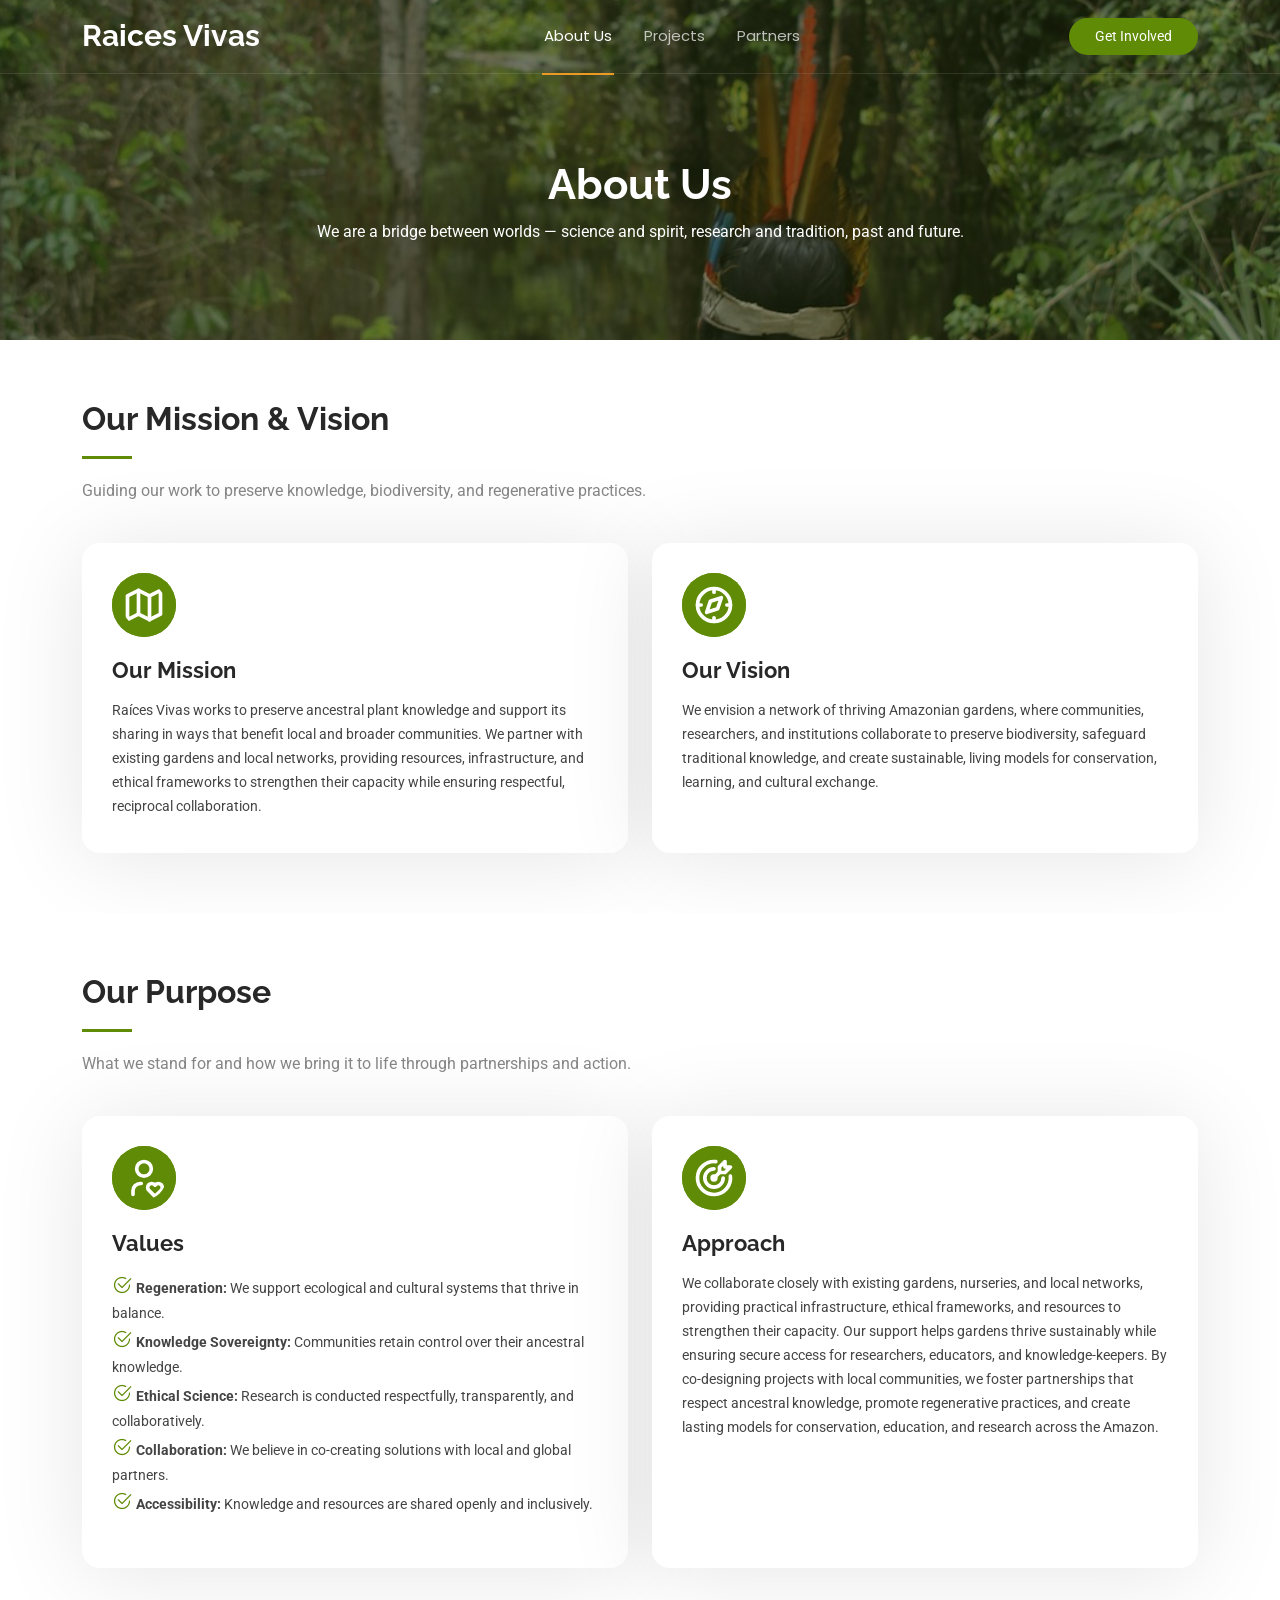
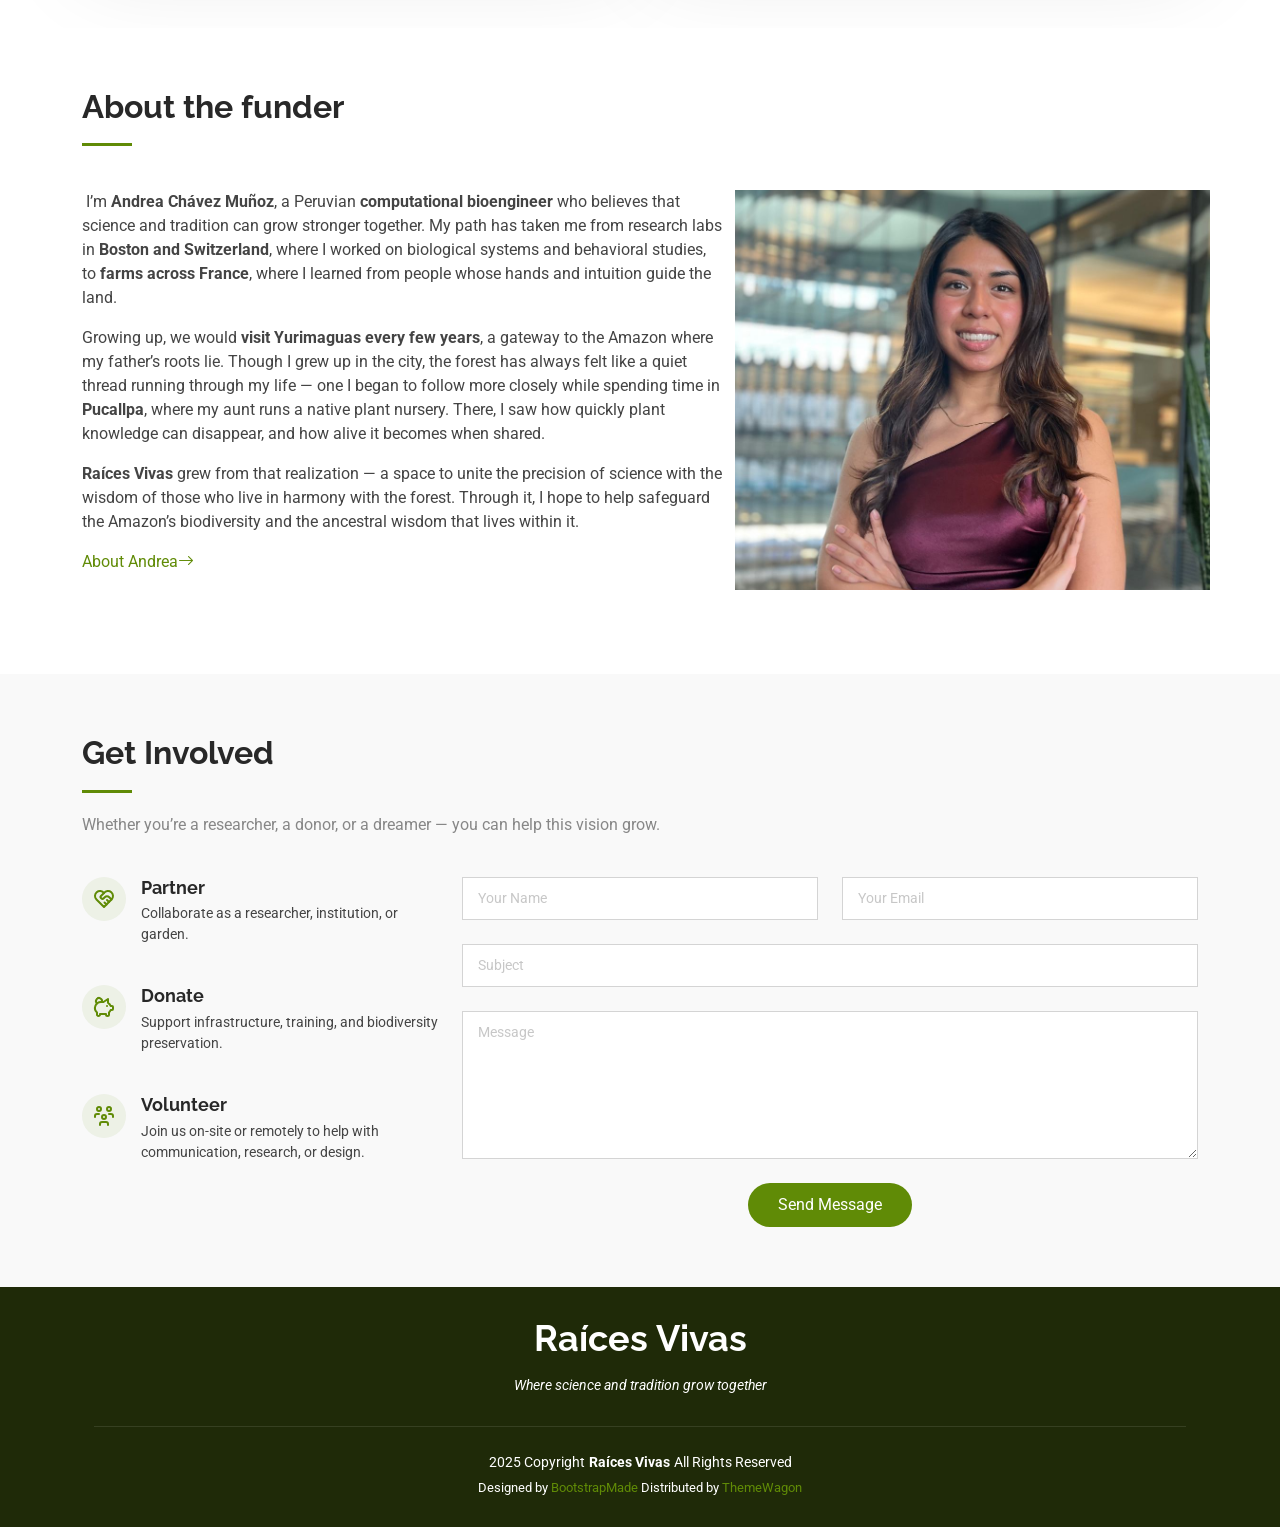
==== about.html @ 6bf9a334 "initial commit" ====
<!DOCTYPE html>
<html data-bs-theme="light" lang="en">

<head>
    <meta charset="utf-8">
    <meta name="viewport" content="width=device-width, initial-scale=1.0, shrink-to-fit=no">
    <title>Starter Page - KnightOne Bootstrap Template</title>
    <link rel="stylesheet" href="assets/bootstrap/css/bootstrap.min.css">
    <link rel="stylesheet" href="https://fonts.googleapis.com/css2?family=Roboto:ital,wght@0,100;0,300;0,400;0,500;0,700;0,900;1,100;1,300;1,400;1,500;1,700;1,900&amp;family=Poppins:ital,wght@0,100;0,200;0,300;0,400;0,500;0,600;0,700;0,800;0,900;1,100;1,200;1,300;1,400;1,500;1,600;1,700;1,800;1,900&amp;family=Raleway:ital,wght@0,100;0,200;0,300;0,400;0,500;0,600;0,700;0,800;0,900;1,100;1,200;1,300;1,400;1,500;1,600;1,700;1,800;1,900&amp;display=swap">
    <link rel="stylesheet" href="assets/css/bootstrap-icons.css">
    <link rel="stylesheet" href="assets/css/swiper-icons.css">
    <link rel="stylesheet" href="assets/css/aos.min.css">
    <link rel="stylesheet" href="assets/css/vendor/bootstrap/css/bootstrap.min.css">
    <link rel="stylesheet" href="assets/css/vendor/bootstrap-icons/bootstrap-icons.css">
    <link rel="stylesheet" href="assets/css/vendor/aos/aos.css">
    <link rel="stylesheet" href="assets/css/vendor/glightbox/css/glightbox.min.css">
    <link rel="stylesheet" href="assets/css/vendor/swiper/swiper-bundle.min.css">
    <link rel="stylesheet" href="assets/css/css/main.css">
</head>

<body class="starter-page-page">
    <header class="d-flex align-items-center header fixed-top" id="header">
        <div class="container position-relative d-flex justify-content-between align-items-center"><a class="d-flex align-items-center me-auto me-xl-0 logo" href="index.html">
                <h1 class="sitename">Raices Vivas</h1>
            </a>
            <nav id="navmenu" class="navmenu">
                <ul>
                    <li><a class="active" href="about.html">About Us</a></li>
                    <li><a href="projects.html">Projects</a></li>
                    <li><a href="partners.html">Partners</a></li>
                </ul><i class="d-xl-none mobile-nav-toggle bi bi-list"></i>
            </nav><a class="cta-btn" href="#contact">Get Involved</a>
        </div>
    </header>
    <main class="main">
        <div data-aos="fade" class="page-title dark-background" style="background: url(&quot;assets/img/photo-1584000838091-bafabb72860d.jpg&quot;) center / cover;">
            <div class="container position-relative">
                <h1>About Us</h1>
                <p>We are a bridge between worlds — science and spirit, research and tradition, past and future.</p>
            </div>
        </div>
        <section id="vision" class="services section">
            <div class="container section-title" data-aos="fade-up">
                <h2>Our Mission &amp; Vision</h2>
                <p>Guiding our work to preserve knowledge, biodiversity, and regenerative practices.</p>
            </div>
            <div class="container">
                <div class="row">
                    <div class="col-lg" data-aos="fade-up" data-aos-delay="100">
                        <div class="position-relative service-item">
                            <div class="icon"><svg xmlns="http://www.w3.org/2000/svg" width="1em" height="1em" viewBox="0 0 24 24" stroke-width="2" stroke="currentColor" fill="none" stroke-linecap="round" stroke-linejoin="round" class="icon icon-tabler icon-tabler-map">
                                    <path stroke="none" d="M0 0h24v24H0z" fill="none"></path>
                                    <path d="M3 7l6 -3l6 3l6 -3v13l-6 3l-6 -3l-6 3v-13"></path>
                                    <path d="M9 4v13"></path>
                                    <path d="M15 7v13"></path>
                                </svg></div>
                            <h3>Our Mission</h3>
                            <p>Raíces Vivas works to preserve ancestral plant knowledge and support its sharing in ways that benefit local and broader communities. We partner with existing gardens and local networks, providing resources, infrastructure, and ethical frameworks to strengthen their capacity while ensuring respectful, reciprocal collaboration.</p>
                        </div>
                    </div>
                    <div class="col-lg" data-aos="fade-up" data-aos-delay="200">
                        <div class="position-relative service-item">
                            <div class="icon"><svg xmlns="http://www.w3.org/2000/svg" width="1em" height="1em" viewBox="0 0 24 24" stroke-width="2" stroke="currentColor" fill="none" stroke-linecap="round" stroke-linejoin="round" class="icon icon-tabler icon-tabler-compass">
                                    <path stroke="none" d="M0 0h24v24H0z" fill="none"></path>
                                    <path d="M8 16l2 -6l6 -2l-2 6l-6 2"></path>
                                    <path d="M12 12m-9 0a9 9 0 1 0 18 0a9 9 0 1 0 -18 0"></path>
                                    <path d="M12 3l0 2"></path>
                                    <path d="M12 19l0 2"></path>
                                    <path d="M3 12l2 0"></path>
                                    <path d="M19 12l2 0"></path>
                                </svg></div>
                            <h3>Our Vision</h3>
                            <p>We envision a network of thriving Amazonian gardens, where communities, researchers, and institutions collaborate to preserve biodiversity, safeguard traditional knowledge, and create sustainable, living models for conservation, learning, and cultural exchange.</p>
                        </div>
                    </div>
                </div>
            </div>
        </section>
        <section id="vision-1" class="services section">
            <div class="container section-title" data-aos="fade-up">
                <h2>Our Purpose</h2>
                <p>What we stand for and how we bring it to life through partnerships and action.</p>
            </div>
            <div class="container">
                <div class="row">
                    <div class="col-lg" data-aos="fade-up" data-aos-delay="200">
                        <div class="position-relative service-item">
                            <div class="icon"><svg xmlns="http://www.w3.org/2000/svg" width="1em" height="1em" viewBox="0 0 24 24" stroke-width="2" stroke="currentColor" fill="none" stroke-linecap="round" stroke-linejoin="round" class="icon icon-tabler icon-tabler-user-heart">
                                    <path stroke="none" d="M0 0h24v24H0z" fill="none"></path>
                                    <path d="M8 7a4 4 0 1 0 8 0a4 4 0 0 0 -8 0"></path>
                                    <path d="M6 21v-2a4 4 0 0 1 4 -4h.5"></path>
                                    <path d="M18 22l3.35 -3.284a2.143 2.143 0 0 0 .005 -3.071a2.242 2.242 0 0 0 -3.129 -.006l-.224 .22l-.223 -.22a2.242 2.242 0 0 0 -3.128 -.006a2.143 2.143 0 0 0 -.006 3.071l3.355 3.296z"></path>
                                </svg></div>
                            <h3>Values</h3>
                            <ul>
                                <li><i class="bi bi-check2-circle"></i><span class="p"><strong>Regeneration: </strong>We support ecological and cultural systems that thrive in balance.</span></li>
                                <li><i class="bi bi-check2-circle"></i><span><strong>Knowledge Sovereignty: </strong>Communities retain control over their ancestral knowledge.</span></li>
                                <li><i class="bi bi-check2-circle"></i><span><strong>Ethical Science: </strong>Research is conducted respectfully, transparently, and collaboratively.</span></li>
                                <li><i class="bi bi-check2-circle"></i><span><strong>Collaboration:</strong> We believe in co-creating solutions with local and global partners.</span></li>
                                <li><i class="bi bi-check2-circle"></i><span><strong>Accessibility: </strong>Knowledge and resources are shared openly and inclusively.</span></li>
                            </ul>
                        </div>
                    </div>
                    <div class="col-lg" data-aos="fade-up" data-aos-delay="300">
                        <div class="position-relative service-item">
                            <div class="icon"><svg xmlns="http://www.w3.org/2000/svg" width="1em" height="1em" viewBox="0 0 24 24" stroke-width="2" stroke="currentColor" fill="none" stroke-linecap="round" stroke-linejoin="round" class="icon icon-tabler icon-tabler-target-arrow">
                                    <path stroke="none" d="M0 0h24v24H0z" fill="none"></path>
                                    <path d="M12 12m-1 0a1 1 0 1 0 2 0a1 1 0 1 0 -2 0"></path>
                                    <path d="M12 7a5 5 0 1 0 5 5"></path>
                                    <path d="M13 3.055a9 9 0 1 0 7.941 7.945"></path>
                                    <path d="M15 6v3h3l3 -3h-3v-3z"></path>
                                    <path d="M15 9l-3 3"></path>
                                </svg></div>
                            <h3>Approach</h3>
                            <p>We collaborate closely with existing gardens, nurseries, and local networks, providing practical infrastructure, ethical frameworks, and resources to strengthen their capacity. Our support helps gardens thrive sustainably while ensuring secure access for researchers, educators, and knowledge-keepers. By co-designing projects with local communities, we foster partnerships that respect ancestral knowledge, promote regenerative practices, and create lasting models for conservation, education, and research across the Amazon.</p>
                        </div>
                    </div>
                </div>
            </div>
        </section>
        <section class="features section">
            <div class="container section-title" data-aos="fade-up" style="padding-bottom: initial;">
                <h2>About the funder</h2>
            </div>
            <div class="container">
                <div class="row py-4">
                    <div class="col-lg-5 order-lg-2 features-image" data-aos="fade-up" data-aos-delay="100"><img src="assets/img/headshot2024.jpg" alt=""></div>
                    <div class="col-lg order-lg-1">
                        <p>&nbsp;I’m <strong>Andrea Chávez Muñoz</strong>, a Peruvian <strong>computational bioengineer</strong> who believes that science and tradition can grow stronger together. My path has taken me from research labs in <strong>Boston and Switzerland</strong>, where I worked on biological systems and behavioral studies, to <strong>farms across France</strong>, where I learned from people whose hands and intuition guide the land.</p>
                        <p>Growing up, we would <strong>visit Yurimaguas every few years</strong>, a gateway to the Amazon where my father’s roots lie. Though I grew up in the city, the forest has always felt like a quiet thread running through my life — one I began to follow more closely while spending time in <strong>Pucallpa</strong>, where my aunt runs a native plant nursery. There, I saw how quickly plant knowledge can disappear, and how alive it becomes when shared.</p>
                        <p><strong>Raíces Vivas</strong> grew from that realization — a space to unite the precision of science with the wisdom of those who live in harmony with the forest. Through it, I hope to help safeguard the Amazon’s biodiversity and the ancestral wisdom that lives within it.&nbsp;</p><a href="https://www.linkedin.com/in/andrea-ch%C3%A1vez-mu%C3%B1oz-26bbb21b8" class="read-more" target="_blank"><span>About Andrea</span><i class="bi bi-arrow-right"></i></a>
                    </div>
                </div>
            </div>
        </section>
        <section id="contact" class="contact section light-background">
            <div class="container section-title" data-aos="fade-up">
                <h2>Get Involved</h2>
                <p>Whether you’re a researcher, a donor, or a dreamer — you can help this vision grow.</p>
            </div>
            <div class="container" data-aos="fade" data-aos-delay="100">
                <div class="row gy-4">
                    <div class="col-lg-4">
                        <div class="d-flex info-item" data-aos="fade-up" data-aos-delay="200"><i class="flex-shrink-0"><svg xmlns="http://www.w3.org/2000/svg" width="1em" height="1em" viewBox="0 0 24 24" stroke-width="2" stroke="currentColor" fill="none" stroke-linecap="round" stroke-linejoin="round" class="icon icon-tabler icon-tabler-heart-handshake bi">
                                    <path stroke="none" d="M0 0h24v24H0z" fill="none"></path>
                                    <path d="M19.5 12.572l-7.5 7.428l-7.5 -7.428a5 5 0 1 1 7.5 -6.566a5 5 0 1 1 7.5 6.572"></path>
                                    <path d="M12 6l-3.293 3.293a1 1 0 0 0 0 1.414l.543 .543c.69 .69 1.81 .69 2.5 0l1 -1a3.182 3.182 0 0 1 4.5 0l2.25 2.25"></path>
                                    <path d="M12.5 15.5l2 2"></path>
                                    <path d="M15 13l2 2"></path>
                                </svg></i>
                            <div>
                                <h3>Partner</h3>
                                <p>Collaborate as a researcher, institution, or garden.</p>
                            </div>
                        </div>
                        <div class="d-flex info-item" data-aos="fade-up" data-aos-delay="300"><i class="flex-shrink-0"><svg xmlns="http://www.w3.org/2000/svg" width="1em" height="1em" viewBox="0 0 24 24" stroke-width="2" stroke="currentColor" fill="none" stroke-linecap="round" stroke-linejoin="round" class="icon icon-tabler icon-tabler-pig-money">
                                    <path stroke="none" d="M0 0h24v24H0z" fill="none"></path>
                                    <path d="M15 11v.01"></path>
                                    <path d="M5.173 8.378a3 3 0 1 1 4.656 -1.377"></path>
                                    <path d="M16 4v3.803a6.019 6.019 0 0 1 2.658 3.197h1.341a1 1 0 0 1 1 1v2a1 1 0 0 1 -1 1h-1.342c-.336 .95 -.907 1.8 -1.658 2.473v2.027a1.5 1.5 0 0 1 -3 0v-.583a6.04 6.04 0 0 1 -1 .083h-4a6.04 6.04 0 0 1 -1 -.083v.583a1.5 1.5 0 0 1 -3 0v-2l0 -.027a6 6 0 0 1 4 -10.473h2.5l4.5 -3h0z"></path>
                                </svg></i>
                            <div>
                                <h3>Donate</h3>
                                <p>Support infrastructure, training, and biodiversity preservation.</p>
                            </div>
                        </div>
                        <div class="d-flex info-item" data-aos="fade-up" data-aos-delay="400"><i class="flex-shrink-0"><svg xmlns="http://www.w3.org/2000/svg" width="1em" height="1em" viewBox="0 0 24 24" stroke-width="2" stroke="currentColor" fill="none" stroke-linecap="round" stroke-linejoin="round" class="icon icon-tabler icon-tabler-users-group">
                                    <path stroke="none" d="M0 0h24v24H0z" fill="none"></path>
                                    <path d="M10 13a2 2 0 1 0 4 0a2 2 0 0 0 -4 0"></path>
                                    <path d="M8 21v-1a2 2 0 0 1 2 -2h4a2 2 0 0 1 2 2v1"></path>
                                    <path d="M15 5a2 2 0 1 0 4 0a2 2 0 0 0 -4 0"></path>
                                    <path d="M17 10h2a2 2 0 0 1 2 2v1"></path>
                                    <path d="M5 5a2 2 0 1 0 4 0a2 2 0 0 0 -4 0"></path>
                                    <path d="M3 13v-1a2 2 0 0 1 2 -2h2"></path>
                                </svg></i>
                            <div>
                                <h3>Volunteer</h3>
                                <p>Join us on-site or remotely to help with communication, research, or design.</p>
                            </div>
                        </div>
                    </div>
                    <div class="col-lg-8">
                        <form data-aos="fade-up" data-aos-delay="200" action="forms/contact.php" method="post" class="php-email-form">
                            <div class="row gy-4">
                                <div class="col-md-6"><input class="form-control form-control" type="text" name="name" placeholder="Your Name" required=""></div>
                                <div class="col-md-6"><input class="form-control form-control" type="email" name="email" placeholder="Your Email" required=""></div>
                                <div class="col-md-12"><input class="form-control form-control" type="text" name="subject" placeholder="Subject" required=""></div>
                                <div class="col-md-12"><textarea class="form-control form-control" name="message" placeholder="Message" required="" rows="6"></textarea></div>
                                <div class="col-md-12 text-center">
                                    <div class="loading"><span>Loading</span></div>
                                    <div class="error-message"></div>
                                    <div class="sent-message"><span>Your message has been sent. Thank you!</span></div><button type="submit">Send Message</button>
                                </div>
                            </div>
                        </form>
                    </div>
                </div>
            </div>
        </section>
    </main>
    <footer id="footer" class="footer dark-background">
        <div class="container">
            <h3 class="sitename">Raíces Vivas</h3>
            <p>Where science and tradition grow together</p>
            <div class="container">
                <div class="copyright"><span>2025 Copyright</span><strong class="px-1 sitename">Raíces Vivas</strong><span>All Rights Reserved</span></div>
                <div class="credits"><span> Designed by </span><a href="https://bootstrapmade.com/">BootstrapMade</a><span> Distributed by </span><a href="“https://themewagon.com">ThemeWagon </a></div>
            </div>
        </div>
    </footer><a class="d-flex justify-content-center align-items-center scroll-top" href="#" id="scroll-top"><i class="bi bi-arrow-up-short"></i></a>
    <script src="assets/bootstrap/js/bootstrap.min.js"></script>
    <script src="assets/js/aos.min.js"></script>
    <script src="assets/js/bs-init.js"></script>
    <script src="assets/js/vendor/bootstrap/js/bootstrap.bundle.min.js"></script>
    <script src="assets/js/vendor/php-email-form/validate.js"></script>
    <script src="assets/js/vendor/aos/aos.js"></script>
    <script src="assets/js/vendor/glightbox/js/glightbox.min.js"></script>
    <script src="assets/js/vendor/purecounter/purecounter_vanilla.js"></script>
    <script src="assets/js/vendor/imagesloaded/imagesloaded.pkgd.min.js"></script>
    <script src="assets/js/vendor/isotope-layout/isotope.pkgd.min.js"></script>
    <script src="assets/js/vendor/swiper/swiper-bundle.min.js"></script>
    <script src="assets/js/js/main.js"></script>
</body>

</html>
---- assets/css/css/main.css ----
/* *
* Template Name: KnightOne
* Template URL: https://bootstrapmade.com/knight-simple-one-page-bootstrap-template/
* Updated: Oct 16 2024 with Bootstrap v5.3.3
* Author: BootstrapMade.com
* License: https://bootstrapmade.com/license/ */

/* --------------------------------------------------------------
# Font & Color Variables
# Help: https://bootstrapmade.com/color-system/
-------------------------------------------------------------- */

/* Fonts */

:root {
  --default-font: "Roboto", system-ui, -apple-system, "Segoe UI", Roboto, "Helvetica Neue", Arial, "Noto Sans", "Liberation Sans", sans-serif, "Apple Color Emoji", "Segoe UI Emoji", "Segoe UI Symbol", "Noto Color Emoji";
  --heading-font: "Raleway", sans-serif;
  --nav-font: "Poppins", sans-serif;
}

/* Global Colors - The following color variables are used throughout the website. Updating them here will change the color scheme of the entire website */

:root {
  --background-color: #ffffff;
  --default-color: #444444;
  --heading-color: #282828;
  --accent-color: rgb(96,139,6);
  --surface-color: #ffffff;
  --contrast-color: #ffffff;
}

/* Nav Menu Colors - The following color variables are used specifically for the navigation menu. They are separate from the global colors to allow for more customization options */

:root {
  --nav-color: #ffffff;
  --nav-hover-color: #eb9b23;
  --nav-mobile-background-color: #ffffff;
  --nav-dropdown-background-color: #ffffff;
  --nav-dropdown-color: #444444;
  --nav-dropdown-hover-color: #eb9b23;
}

/* Color Presets - These classes override global colors when applied to any section or element, providing reuse of the sam color scheme. */

.light-background {
  --background-color: #f9f9f9;
  --surface-color: #ffffff;
}

.dark-background {
  --background-color: rgb(31,42,8);
  --default-color: #ffffff;
  --heading-color: #ffffff;
  --surface-color: #252525;
  --contrast-color: #ffffff;
}

/* Smooth scroll */

:root {
  scroll-behavior: smooth;
}

/* --------------------------------------------------------------
# General Styling & Shared Classes
-------------------------------------------------------------- */

body {
  color: var(--default-color);
  background-color: var(--background-color);
  font-family: var(--default-font);
}

a {
  color: var(--accent-color);
  text-decoration: none;
  transition: 0.3s;
}

a:hover {
  color: color-mix(in srgb, var(--accent-color), transparent 25%);
  text-decoration: none;
}

h1, h2, h3, h4, h5, h6 {
  color: var(--heading-color);
  font-family: var(--heading-font);
}

/* Pulsating Play Button
------------------------------ */

.pulsating-play-btn {
  width: 94px;
  height: 94px;
  background: radial-gradient(var(--accent-color) 50%, color-mix(in srgb, var(--accent-color), transparent 75%) 52%);
  border-radius: 50%;
  display: block;
  position: relative;
  overflow: hidden;
}

.pulsating-play-btn:before {
  content: "";
  position: absolute;
  width: 120px;
  height: 120px;
  animation-delay: 0s;
  animation: pulsate-play-btn 2s;
  animation-direction: forwards;
  animation-iteration-count: infinite;
  animation-timing-function: steps;
  opacity: 1;
  border-radius: 50%;
  border: 5px solid color-mix(in srgb, var(--accent-color), transparent 30%);
  top: -15%;
  left: -15%;
  background: rgba(198, 16, 0, 0);
}

.pulsating-play-btn:after {
  content: "";
  position: absolute;
  left: 50%;
  top: 50%;
  transform: translateX(-40%) translateY(-50%);
  width: 0;
  height: 0;
  border-top: 10px solid transparent;
  border-bottom: 10px solid transparent;
  border-left: 15px solid #fff;
  z-index: 100;
  transition: all 400ms cubic-bezier(0.55, 0.055, 0.675, 0.19);
}

.pulsating-play-btn:hover:before {
  content: "";
  position: absolute;
  left: 50%;
  top: 50%;
  transform: translateX(-40%) translateY(-50%);
  width: 0;
  height: 0;
  border: none;
  border-top: 10px solid transparent;
  border-bottom: 10px solid transparent;
  border-left: 15px solid #fff;
  z-index: 200;
  animation: none;
  border-radius: 0;
}

.pulsating-play-btn:hover:after {
  border-left: 15px solid var(--accent-color);
  transform: scale(20);
}

@keyframes pulsate-play-btn {
  0% {
    transform: scale(0.6, 0.6);
    opacity: 1;
  }
  100% {
    transform: scale(1, 1);
    opacity: 0;
  }
}

/* PHP Email Form Messages
------------------------------ */

.php-email-form .error-message {
  display: none;
  background: #df1529;
  color: #ffffff;
  text-align: left;
  padding: 15px;
  margin-bottom: 24px;
  font-weight: 600;
}

.php-email-form .sent-message {
  display: none;
  color: #ffffff;
  background: #059652;
  text-align: center;
  padding: 15px;
  margin-bottom: 24px;
  font-weight: 600;
}

.php-email-form .loading {
  display: none;
  background: var(--surface-color);
  text-align: center;
  padding: 15px;
  margin-bottom: 24px;
}

.php-email-form .loading:before {
  content: "";
  display: inline-block;
  border-radius: 50%;
  width: 24px;
  height: 24px;
  margin: 0 10px -6px 0;
  border: 3px solid var(--accent-color);
  border-top-color: var(--surface-color);
  animation: php-email-form-loading 1s linear infinite;
}

@keyframes php-email-form-loading {
  0% {
    transform: rotate(0deg);
  }
  100% {
    transform: rotate(360deg);
  }
}

/* --------------------------------------------------------------
# Global Header
-------------------------------------------------------------- */

.header {
  --background-color: rgba(0, 0, 0, 0);
  --default-color: #ffffff;
  --heading-color: #ffffff;
  color: var(--default-color);
  background-color: var(--background-color);
  padding: 10px 0;
  transition: all 0.5s;
  z-index: 997;
  border-bottom: 1px solid color-mix(in srgb, var(--default-color), transparent 90%);
}

.header .logo {
  line-height: 1;
}

.header .logo img {
  max-height: 36px;
  margin-right: 8px;
}

.header .logo h1 {
  font-size: 30px;
  margin: 0;
  font-weight: 700;
  color: var(--heading-color);
}

.header .cta-btn, .header .cta-btn:focus {
  color: var(--contrast-color);
  background: var(--accent-color);
  font-size: 14px;
  padding: 8px 26px;
  margin: 0;
  border-radius: 50px;
  transition: 0.3s;
}

.header .cta-btn:hover, .header .cta-btn:focus:hover {
  color: var(--contrast-color);
  background: color-mix(in srgb, var(--accent-color), transparent 15%);
}

@media (max-width: 1200px) {
  .header .logo {
    order: 1;
  }
}

@media (max-width: 1200px) {
  .header .logo h1 {
    font-size: 24px;
  }
}

@media (max-width: 1200px) {
  .header .cta-btn {
    order: 2;
    margin: 0 15px 0 0;
    padding: 6px 20px;
  }
}

@media (max-width: 1200px) {
  .header .navmenu {
    order: 3;
  }
}

/* Global Header on Scroll
------------------------------ */

.scrolled .header {
  --background-color: rgb(31,42,8,0.9);
}

/* --------------------------------------------------------------
# Navigation Menu
-------------------------------------------------------------- */

/* Desktop Navigation */

@media (min-width: 1200px) {
  .navmenu {
    padding: 0;
  }
}

@media (min-width: 1200px) {
  .navmenu ul {
    margin: 0;
    padding: 0;
    display: flex;
    list-style: none;
    align-items: center;
  }
}

@media (min-width: 1200px) {
  .navmenu li {
    position: relative;
  }
}

@media (min-width: 1200px) {
  .navmenu > ul > li {
    white-space: nowrap;
    padding: 15px 14px;
  }
}

@media (min-width: 1200px) {
  .navmenu > ul > li:last-child {
    padding-right: 0;
  }
}

@media (min-width: 1200px) {
  .navmenu a, .navmenu a:focus {
    color: color-mix(in srgb, var(--nav-color), transparent 30%);
    font-size: 15px;
    padding: 0 2px;
    font-family: var(--nav-font);
    font-weight: 400;
    display: flex;
    align-items: center;
    justify-content: space-between;
    white-space: nowrap;
    transition: 0.3s;
    position: relative;
  }
}

@media (min-width: 1200px) {
  .navmenu a i, .navmenu a:focus i {
    font-size: 12px;
    line-height: 0;
    margin-left: 5px;
    transition: 0.3s;
  }
}

@media (min-width: 1200px) {
  .navmenu > ul > li > a:before {
    content: "";
    position: absolute;
    height: 2px;
    bottom: -27px;
    left: 0;
    background-color: var(--nav-hover-color);
    visibility: hidden;
    width: 0px;
    transition: all 0.3s ease-in-out 0s;
  }
}

@media (min-width: 1200px) {
  .navmenu a:hover:before, .navmenu li:hover > a:before, .navmenu .active:before {
    visibility: visible;
    width: 100%;
  }
}

@media (min-width: 1200px) {
  .navmenu li:hover > a, .navmenu .active, .navmenu .active:focus {
    color: var(--nav-color);
  }
}

@media (min-width: 1200px) {
  .navmenu .dropdown ul {
    margin: 0;
    padding: 10px 0;
    background: var(--nav-dropdown-background-color);
    display: block;
    position: absolute;
    visibility: hidden;
    left: 14px;
    top: 130%;
    opacity: 0;
    transition: 0.3s;
    border-radius: 4px;
    z-index: 99;
    box-shadow: 0px 0px 30px rgba(0, 0, 0, 0.1);
  }
}

@media (min-width: 1200px) {
  .navmenu .dropdown ul li {
    min-width: 200px;
  }
}

@media (min-width: 1200px) {
  .navmenu .dropdown ul a {
    padding: 10px 20px;
    font-size: 15px;
    text-transform: none;
    color: var(--nav-dropdown-color);
  }
}

@media (min-width: 1200px) {
  .navmenu .dropdown ul a i {
    font-size: 12px;
  }
}

@media (min-width: 1200px) {
  .navmenu .dropdown ul a:hover, .navmenu .dropdown ul .active:hover, .navmenu .dropdown ul li:hover > a {
    color: var(--nav-dropdown-hover-color);
  }
}

@media (min-width: 1200px) {
  .navmenu .dropdown:hover > ul {
    opacity: 1;
    top: 100%;
    visibility: visible;
  }
}

@media (min-width: 1200px) {
  .navmenu .dropdown .dropdown ul {
    top: 0;
    left: -90%;
    visibility: hidden;
  }
}

@media (min-width: 1200px) {
  .navmenu .dropdown .dropdown:hover > ul {
    opacity: 1;
    top: 0;
    left: -100%;
    visibility: visible;
  }
}

/* Mobile Navigation */

@media (max-width: 1199px) {
  .mobile-nav-toggle {
    color: var(--nav-color);
    font-size: 28px;
    line-height: 0;
    margin-right: 10px;
    cursor: pointer;
    transition: color 0.3s;
  }
}

@media (max-width: 1199px) {
  .navmenu {
    padding: 0;
    z-index: 9997;
  }
}

@media (max-width: 1199px) {
  .navmenu ul {
    display: none;
    list-style: none;
    position: absolute;
    inset: 60px 20px 20px 20px;
    padding: 10px 0;
    margin: 0;
    border-radius: 6px;
    background-color: var(--nav-mobile-background-color);
    border: 1px solid color-mix(in srgb, var(--default-color), transparent 90%);
    box-shadow: none;
    overflow-y: auto;
    transition: 0.3s;
    z-index: 9998;
  }
}

@media (max-width: 1199px) {
  .navmenu a, .navmenu a:focus {
    color: var(--nav-dropdown-color);
    padding: 10px 20px;
    font-family: var(--nav-font);
    font-size: 17px;
    font-weight: 500;
    display: flex;
    align-items: center;
    justify-content: space-between;
    white-space: nowrap;
    transition: 0.3s;
  }
}

@media (max-width: 1199px) {
  .navmenu a i, .navmenu a:focus i {
    font-size: 12px;
    line-height: 0;
    margin-left: 5px;
    width: 30px;
    height: 30px;
    display: flex;
    align-items: center;
    justify-content: center;
    border-radius: 50%;
    transition: 0.3s;
    background-color: color-mix(in srgb, var(--accent-color), transparent 90%);
  }
}

@media (max-width: 1199px) {
  .navmenu a i:hover, .navmenu a:focus i:hover {
    background-color: var(--accent-color);
    color: var(--contrast-color);
  }
}

@media (max-width: 1199px) {
  .navmenu a:hover, .navmenu .active, .navmenu .active:focus {
    color: var(--nav-dropdown-hover-color);
  }
}

@media (max-width: 1199px) {
  .navmenu .active i, .navmenu .active:focus i {
    background-color: var(--accent-color);
    color: var(--contrast-color);
    transform: rotate(180deg);
  }
}

@media (max-width: 1199px) {
  .navmenu .dropdown ul {
    position: static;
    display: none;
    z-index: 99;
    padding: 10px 0;
    margin: 10px 20px;
    background-color: var(--nav-dropdown-background-color);
    transition: all 0.5s ease-in-out;
  }
}

@media (max-width: 1199px) {
  .navmenu .dropdown ul ul {
    background-color: rgba(33, 37, 41, 0.1);
  }
}

@media (max-width: 1199px) {
  .navmenu .dropdown > .dropdown-active {
    display: block;
    background-color: rgba(33, 37, 41, 0.03);
  }
}

@media (max-width: 1199px) {
  .mobile-nav-active {
    overflow: hidden;
  }
}

@media (max-width: 1199px) {
  .mobile-nav-active .mobile-nav-toggle {
    color: #fff;
    position: absolute;
    font-size: 32px;
    top: 15px;
    right: 15px;
    margin-right: 0;
    z-index: 9999;
  }
}

@media (max-width: 1199px) {
  .mobile-nav-active .navmenu {
    position: fixed;
    overflow: hidden;
    inset: 0;
    background: rgba(33, 37, 41, 0.8);
    transition: 0.3s;
  }
}

@media (max-width: 1199px) {
  .mobile-nav-active .navmenu > ul {
    display: block;
  }
}

/* --------------------------------------------------------------
# Global Footer
-------------------------------------------------------------- */

.footer {
  color: var(--default-color);
  background-color: var(--background-color);
  font-size: 14px;
  text-align: center;
  padding: 30px 0;
  position: relative;
}

.footer h3 {
  font-size: 36px;
  font-weight: 700;
  position: relative;
  padding: 0;
  margin: 0 0 15px 0;
}

.footer p {
  font-size: 15;
  font-style: italic;
  padding: 0;
  margin: 0 0 30px 0;
}

.footer .social-links {
  margin: 0 0 30px 0;
}

.footer .social-links a {
  font-size: 16px;
  display: flex;
  align-items: center;
  justify-content: center;
  background: var(--accent-color);
  color: var(--contrast-color);
  line-height: 1;
  margin: 0 4px;
  border-radius: 50%;
  text-align: center;
  width: 36px;
  height: 36px;
  transition: 0.3s;
}

.footer .social-links a:hover {
  background: color-mix(in srgb, var(--accent-color), transparent 20%);
  text-decoration: none;
}

.footer .copyright {
  padding-top: 25px;
  border-top: 1px solid color-mix(in srgb, var(--default-color), transparent 90%);
}

.footer .credits {
  font-size: 13px;
  padding-top: 5px;
}

/* --------------------------------------------------------------
# Preloader
-------------------------------------------------------------- */

#preloader {
  position: fixed;
  inset: 0;
  z-index: 9999;
  overflow: hidden;
  background-color: var(--background-color);
  transition: all 0.6s ease-out;
}

#preloader:before {
  content: "";
  position: fixed;
  top: calc(50% - 30px);
  left: calc(50% - 30px);
  border: 6px solid var(--accent-color);
  border-top-color: color-mix(in srgb, var(--accent-color), transparent 90%);
  border-radius: 50%;
  width: 60px;
  height: 60px;
  animation: animate-preloader 1s linear infinite;
}

@keyframes animate-preloader {
  0% {
    transform: rotate(0deg);
  }
  100% {
    transform: rotate(360deg);
  }
}

/* --------------------------------------------------------------
# Scroll Top Button
-------------------------------------------------------------- */

.scroll-top {
  position: fixed;
  visibility: hidden;
  opacity: 0;
  right: 15px;
  bottom: -15px;
  z-index: 99999;
  background-color: var(--accent-color);
  width: 44px;
  height: 44px;
  border-radius: 50px;
  transition: all 0.4s;
}

.scroll-top i {
  font-size: 24px;
  color: var(--contrast-color);
  line-height: 0;
}

.scroll-top:hover {
  background-color: color-mix(in srgb, var(--accent-color), transparent 20%);
  color: var(--contrast-color);
}

.scroll-top.active {
  visibility: visible;
  opacity: 1;
  bottom: 15px;
}

/* --------------------------------------------------------------
# Disable aos animation delay on mobile devices
-------------------------------------------------------------- */

@media screen and (max-width: 768px) {
  [data-aos-delay] {
    transition-delay: 0 !important;
  }
}

/* --------------------------------------------------------------
# Global Page Titles & Breadcrumbs
-------------------------------------------------------------- */

.page-title {
  color: var(--default-color);
  background-color: var(--background-color);
  background-size: cover;
  background-position: center;
  background-repeat: no-repeat;
  padding: 160px 0 80px 0;
  text-align: center;
  position: relative;
}

.page-title:before {
  content: "";
  background-color: color-mix(in srgb, var(--background-color), transparent 50%);
  position: absolute;
  inset: 0;
}

.page-title h1 {
  font-size: 42px;
  font-weight: 700;
  margin-bottom: 10px;
}

.page-title .breadcrumbs ol {
  display: flex;
  flex-wrap: wrap;
  list-style: none;
  justify-content: center;
  padding: 0;
  margin: 0;
  font-size: 16px;
  font-weight: 400;
}

.page-title .breadcrumbs ol li + li {
  padding-left: 10px;
}

.page-title .breadcrumbs ol li + li::before {
  content: "/";
  display: inline-block;
  padding-right: 10px;
  color: color-mix(in srgb, var(--default-color), transparent 50%);
}

/* --------------------------------------------------------------
# Global Sections
-------------------------------------------------------------- */

section, .section {
  color: var(--default-color);
  background-color: var(--background-color);
  padding: 60px 0;
  scroll-margin-top: 72px;
  overflow: clip;
}

@media (max-width: 1199px) {
  section, .section {
    scroll-margin-top: 57px;
  }
}

/* --------------------------------------------------------------
# Global Section Titles
-------------------------------------------------------------- */

.section-title {
  padding-bottom: 40px;
  position: relative;
}

.section-title h2 {
  font-size: 32px;
  font-weight: 700;
  margin-bottom: 20px;
  padding-bottom: 20px;
  position: relative;
}

.section-title h2:after {
  content: "";
  position: absolute;
  display: block;
  width: 50px;
  height: 3px;
  background: var(--accent-color);
  left: 0;
  right: 0;
  bottom: 0;
}

.section-title p {
  margin-bottom: 0;
  color: color-mix(in srgb, var(--default-color) 90%, white 50%);
}

/* --------------------------------------------------------------
# Hero Section
-------------------------------------------------------------- */

.hero {
  width: 100%;
  min-height: 100vh;
  position: relative;
  padding: 80px 0;
  display: flex;
  align-items: center;
  justify-content: center;
}

.hero img, .hero iframe {
  position: absolute;
  inset: 0;
  display: block;
  width: 100%;
  height: 100%;
  object-fit: cover;
  z-index: 1;
}

.hero:before {
  content: "";
  background: color-mix(in srgb, var(--background-color), transparent 30%);
  position: absolute;
  inset: 0;
  z-index: 2;
}

.hero .container {
  position: relative;
  z-index: 3;
}

.hero h2 {
  margin: 0;
  font-size: 48px;
  font-weight: 700;
}

.hero p {
  color: color-mix(in srgb, var(--default-color), transparent 20%);
  margin: 10px 0 20px 0;
  font-size: 24px;
}

@media (max-width: 768px) {
  .hero h2 {
    font-size: 32px;
    line-height: 36px;
  }
}

@media (max-width: 768px) {
  .hero p {
    font-size: 18px;
    line-height: 24px;
  }
}

/* --------------------------------------------------------------
# About Section
-------------------------------------------------------------- */

ul {
  list-style: none;
  padding: 0;
}

.about ul li {
  padding-bottom: 5px;
  display: flex;
  align-items: center;
}

ul i {
  font-size: 20px;
  padding-right: 4px;
  color: var(--accent-color);
}

.about .read-more {
  background: var(--accent-color);
  color: var(--contrast-color);
  font-family: var(--heading-font);
  font-weight: 500;
  font-size: 16px;
  letter-spacing: 1px;
  padding: 10px 28px;
  border-radius: 50px;
  transition: 0.3s;
  display: inline-flex;
  align-items: center;
  justify-content: center;
}

.about .read-more i {
  font-size: 18px;
  margin-left: 5px;
  line-height: 0;
  transition: 0.3s;
}

.about .read-more:hover {
  background: color-mix(in srgb, var(--accent-color), transparent 20%);
}

.about .read-more:hover i {
  transform: translate(5px, 0);
}

/* --------------------------------------------------------------
# Services Section
-------------------------------------------------------------- */

.services .service-item {
  background-color: var(--surface-color);
  box-shadow: 0px 5px 90px 0px rgba(0, 0, 0, 0.1);
  padding: 30px;
  transition: all ease-in-out 0.3s;
  border-radius: 18px;
  border-bottom: 5px solid var(--surface-color);
  height: 100%;
}

.services .service-item .icon {
  color: var(--contrast-color);
  background: var(--accent-color);
  margin: 0;
  width: 64px;
  height: 64px;
  border-radius: 50px;
  display: flex;
  justify-content: center;
  margin-bottom: 20px;
  font-size: 28px;
  transition: ease-in-out 0.3s;
}

.services .service-item h3 {
  font-weight: 700;
  margin: 10px 0 15px 0;
  font-size: 22px;
  transition: ease-in-out 0.3s;
}

.services .service-item p, .services .service-item span {
  line-height: 24px;
  font-size: 14px;
  margin-bottom: 0;
}

@media (min-width: 1365px) {
  .services .service-item:hover {
    transform: translateY(-10px);
    border-color: var(--accent-color);
  }
}

@media (min-width: 1365px) {
  .services .service-item:hover h3 {
    color: var(--accent-color);
  }
}

/* --------------------------------------------------------------
# Call To Action Section
-------------------------------------------------------------- */

.call-to-action {
  padding: 120px 0;
  position: relative;
  clip-path: inset(0);
}

.call-to-action img {
  position: fixed;
  top: 0;
  left: 0;
  display: block;
  width: 100%;
  height: 100%;
  object-fit: cover;
  z-index: 1;
}

.call-to-action:before {
  content: "";
  background: color-mix(in srgb, var(--background-color), transparent 50%);
  position: absolute;
  inset: 0;
  z-index: 2;
}

.call-to-action .container {
  position: relative;
  z-index: 3;
}

.call-to-action h3 {
  color: var(--default-color);
  font-size: 28px;
  font-weight: 700;
}

.call-to-action p {
  color: var(--default-color);
}

.call-to-action .cta-btn {
  font-family: var(--heading-font);
  font-weight: 500;
  font-size: 16px;
  letter-spacing: 1px;
  display: inline-block;
  padding: 12px 40px;
  border-radius: 50px;
  transition: 0.5s;
  margin: 10px;
  background: var(--accent-color);
  color: var(--contrast-color);
}

.call-to-action .cta-btn:hover {
  background: color-mix(in srgb, var(--accent-color) 90%, white 15%);
}

/* --------------------------------------------------------------
# Features Section
-------------------------------------------------------------- */

.features .features-image {
  position: relative;
  min-height: 400px;
}

.row img {
  position: absolute;
  inset: 0;
  display: block;
  width: 100%;
  height: 100%;
  object-fit: cover;
  z-index: 1;
}

h4 {
  font-size: 20px;
  font-weight: 700;
  margin: 0 0 5px 0;
}

.features .features-item svg {
  font-size: 48px;
  color: var(--accent-color);
  margin-right: 20px;
  line-height: 0;
}

.features .features-item p {
  font-size: 15px;
  color: color-mix(in srgb, var(--default-color), transparent 20%);
  margin: 0;
}

/* --------------------------------------------------------------
# Clients Section
-------------------------------------------------------------- */

.clients .clients-wrap {
  border-top: 1px solid color-mix(in srgb, var(--default-color), transparent 85%);
  border-left: 1px solid color-mix(in srgb, var(--default-color), transparent 85%);
}

.clients .client-logo {
  background-color: var(--surface-color);
  display: flex;
  justify-content: center;
  align-items: center;
  border-right: 1px solid color-mix(in srgb, var(--default-color), transparent 85%);
  border-bottom: 1px solid color-mix(in srgb, var(--default-color), transparent 85%);
  overflow: hidden;
}

.clients .client-logo img {
  padding: 50px;
  max-width: 80%;
  transition: 0.3s;
}

@media (max-width: 640px) {
  .clients .client-logo img {
    padding: 30px;
    max-width: 50%;
  }
}

.clients .client-logo:hover img {
  transform: scale(1.1);
}

/* --------------------------------------------------------------
# Stats Section
-------------------------------------------------------------- */

.stats {
  position: relative;
}

.stats img {
  position: absolute;
  inset: 0;
  display: block;
  width: 100%;
  height: 100%;
  object-fit: cover;
  z-index: 1;
}

.stats:before {
  content: "";
  background: color-mix(in srgb, var(--background-color), transparent 20%);
  position: absolute;
  inset: 0;
  z-index: 2;
}

.stats .container {
  position: relative;
  z-index: 3;
}

.stats .subheading {
  text-align: center;
}

.stats .subheading h3 {
  font-weight: 700;
  font-size: 36px;
}

.stats .stats-item {
  padding: 30px;
  width: 100%;
}

.stats .stats-item span {
  font-size: 48px;
  display: block;
  color: var(--default-color);
  font-weight: 700;
}

.stats .stats-item p {
  padding: 0;
  margin: 0;
  font-family: var(--heading-font);
  font-size: 16px;
  font-weight: 700;
  color: color-mix(in srgb, var(--default-color), transparent 40%);
}

/* --------------------------------------------------------------
# Portfolio Section
-------------------------------------------------------------- */

.portfolio .portfolio-filters {
  padding: 0;
  margin: 0 auto 20px auto;
  list-style: none;
  text-align: center;
}

.portfolio .portfolio-filters li {
  cursor: pointer;
  display: inline-block;
  padding: 8px 20px 10px 20px;
  margin: 0;
  font-size: 15px;
  font-weight: 500;
  line-height: 1;
  margin-bottom: 5px;
  border-radius: 50px;
  transition: all 0.3s ease-in-out;
  font-family: var(--heading-font);
}

.portfolio .portfolio-filters li:hover, .portfolio .portfolio-filters li.filter-active {
  color: var(--contrast-color);
  background-color: var(--accent-color);
}

.portfolio .portfolio-filters li:first-child {
  margin-left: 0;
}

.portfolio .portfolio-filters li:last-child {
  margin-right: 0;
}

@media (max-width: 575px) {
  .portfolio .portfolio-filters li {
    font-size: 14px;
    margin: 0 0 10px 0;
  }
}

.portfolio .portfolio-item {
  position: relative;
  overflow: hidden;
}

.portfolio .portfolio-item .portfolio-info {
  opacity: 0;
  position: absolute;
  left: 12px;
  right: 12px;
  bottom: -100%;
  z-index: 3;
  transition: all ease-in-out 0.5s;
  background: color-mix(in srgb, var(--surface-color), transparent 10%);
  padding: 15px;
}

.portfolio .portfolio-item .portfolio-info h4 {
  font-size: 18px;
  font-weight: 600;
  padding-right: 50px;
}

.portfolio .portfolio-item .portfolio-info p {
  color: color-mix(in srgb, var(--default-color), transparent 30%);
  font-size: 14px;
  margin-bottom: 0;
  padding-right: 50px;
}

.portfolio .portfolio-item .portfolio-info .preview-link, .portfolio .portfolio-item .portfolio-info .details-link {
  position: absolute;
  right: 50px;
  font-size: 24px;
  top: calc(50% - 14px);
  color: color-mix(in srgb, var(--default-color), transparent 30%);
  transition: 0.3s;
  line-height: 0;
}

.portfolio .portfolio-item .portfolio-info .preview-link:hover, .portfolio .portfolio-item .portfolio-info .details-link:hover {
  color: var(--accent-color);
}

.portfolio .portfolio-item .portfolio-info .details-link {
  right: 14px;
  font-size: 28px;
}

.portfolio .portfolio-item:hover .portfolio-info {
  opacity: 1;
  bottom: 0;
}

/* --------------------------------------------------------------
# Pricing Section
-------------------------------------------------------------- */

.pricing .pricing-item {
  background-color: var(--surface-color);
  box-shadow: 0px 5px 90px rgba(0, 0, 0, 0.1);
  padding: 40px 20px;
  text-align: center;
  border-radius: 8px;
  position: relative;
  overflow: hidden;
}

.pricing .pricing-item h3 {
  padding: 15px;
  margin-top: 15px;
  font-size: 18px;
  font-weight: 600;
}

.pricing .pricing-item h4 {
  color: var(--accent-color);
  font-size: 42px;
  font-family: var(--default-font);
  font-weight: 500;
}

.pricing .pricing-item h4 sup {
  font-size: 20px;
  top: -15px;
  left: -3px;
}

.pricing .pricing-item h4 span {
  color: color-mix(in srgb, var(--default-color), transparent 40%);
  font-size: 16px;
  font-weight: 300;
}

.pricing .pricing-item ul {
  padding: 20px 0;
  list-style: none;
  text-align: center;
  line-height: 20px;
  font-size: 14px;
}

.pricing .pricing-item ul li {
  padding-bottom: 16px;
}

.pricing .pricing-item ul .na {
  color: color-mix(in srgb, var(--default-color), transparent 60%);
  text-decoration: line-through;
}

.pricing .pricing-item .btn-wrap {
  padding: 15px;
  text-align: center;
}

.btn-normal {
  color: var(--accent-color);
  background-color: transparent;
  border: 2px solid var(--accent-color);
  display: inline-block;
  padding: 10px 40px 12px 40px;
  border-radius: 50px;
  font-size: 14px;
  font-family: var(--heading-font);
  font-weight: 600;
  transition: 0.3s;
}

.btn-normal:hover {
  background: var(--accent-color);
  color: var(--contrast-color);
}

.btn-main {
  background: var(--accent-color);
  color: var(--contrast-color);
}

.btn-main:hover {
  background: color-mix(in srgb, var(--accent-color), transparent 20%);
  border-color: color-mix(in srgb, var(--accent-color), transparent 20%);
}

.pricing .recommended-badge {
  position: absolute;
  top: 20px;
  left: 50%;
  transform: translateX(-50%);
  z-index: 1;
  font-size: 13px;
  padding: 3px 25px 6px 25px;
  background: color-mix(in srgb, var(--accent-color), transparent 92%);
  color: var(--accent-color);
  border-radius: 50px;
}

/* --------------------------------------------------------------
# Faq Section
-------------------------------------------------------------- */

.faq .content h3 {
  font-weight: 400;
  font-size: 34px;
}

.faq .content p {
  color: color-mix(in srgb, var(--default-color), transparent 30%);
}

.faq .faq-container {
  margin-top: 15px;
}

.faq .faq-container .faq-item {
  background-color: var(--surface-color);
  position: relative;
  padding: 20px;
  margin-bottom: 20px;
  box-shadow: 0px 5px 25px 0px rgba(0, 0, 0, 0.1);
  overflow: hidden;
}

.faq .faq-container .faq-item:last-child {
  margin-bottom: 0;
}

.faq .faq-container .faq-item h3 {
  font-weight: 600;
  font-size: 17px;
  line-height: 24px;
  margin: 0 30px 0 32px;
  transition: 0.3s;
  cursor: pointer;
}

.faq .faq-container .faq-item h3 span {
  color: var(--accent-color);
  padding-right: 5px;
}

.faq .faq-container .faq-item h3:hover {
  color: var(--accent-color);
}

.faq .faq-container .faq-item .faq-content {
  display: grid;
  grid-template-rows: 0fr;
  transition: 0.3s ease-in-out;
  visibility: hidden;
  opacity: 0;
}

.faq .faq-container .faq-item .faq-content p {
  margin-bottom: 0;
  overflow: hidden;
}

.faq .faq-container .faq-item .faq-icon {
  position: absolute;
  top: 22px;
  left: 20px;
  font-size: 22px;
  line-height: 0;
  transition: 0.3s;
  color: var(--accent-color);
}

.faq .faq-container .faq-item .faq-toggle {
  position: absolute;
  top: 20px;
  right: 20px;
  font-size: 16px;
  line-height: 0;
  transition: 0.3s;
  cursor: pointer;
}

.faq .faq-container .faq-item .faq-toggle:hover {
  color: var(--accent-color);
}

.faq .faq-container .faq-active h3 {
  color: var(--accent-color);
}

.faq .faq-container .faq-active .faq-content {
  grid-template-rows: 1fr;
  visibility: visible;
  opacity: 1;
  padding-top: 10px;
}

.faq .faq-container .faq-active .faq-toggle {
  transform: rotate(90deg);
  color: var(--accent-color);
}

/* --------------------------------------------------------------
# Recent Posts Section
-------------------------------------------------------------- */

.recent-posts article {
  background: var(--surface-color);
  box-shadow: 0 4px 16px rgba(0, 0, 0, 0.1);
  padding: 30px;
  height: 100%;
  border-radius: 10px;
  overflow: hidden;
}

.recent-posts .post-img {
  max-height: 240px;
  margin: -30px -30px 15px -30px;
  overflow: hidden;
}

.recent-posts .post-category {
  font-size: 16px;
  color: color-mix(in srgb, var(--default-color), transparent 50%);
  margin-bottom: 10px;
}

.recent-posts .title {
  font-size: 20px;
  font-weight: 700;
  padding: 0;
  margin: 0 0 20px 0;
}

.recent-posts .title a {
  color: var(--heading-color);
  transition: 0.3s;
}

.recent-posts .title a:hover {
  color: var(--accent-color);
}

.recent-posts .post-author-img {
  width: 50px;
  border-radius: 50%;
  margin-right: 15px;
}

.recent-posts .post-author {
  font-weight: 600;
  margin-bottom: 5px;
}

.recent-posts .post-date {
  font-size: 14px;
  color: color-mix(in srgb, var(--default-color), transparent 50%);
  margin-bottom: 0;
}

/* --------------------------------------------------------------
# Contact Section
-------------------------------------------------------------- */

.contact .info-item + .info-item {
  margin-top: 40px;
}

.contact .info-item svg {
  color: var(--accent-color);
  background: color-mix(in srgb, var(--accent-color), transparent 92%);
  font-size: 20px;
  width: 44px;
  height: 44px;
  display: flex;
  justify-content: center;
  align-items: center;
  border-radius: 50px;
  transition: all 0.3s ease-in-out;
  margin-right: 15px;
}

.contact .info-item h3 {
  padding: 0;
  font-size: 18px;
  font-weight: 700;
  margin-bottom: 5px;
}

.contact .info-item p {
  padding: 0;
  margin-bottom: 0;
  font-size: 14px;
}

.contact .info-icon:hover svg {
  background: var(--accent-color);
  color: var(--contrast-color);
}

.contact .php-email-form {
  height: 100%;
}

.contact .php-email-form input[type=text], .contact .php-email-form input[type=email], .contact .php-email-form textarea {
  font-size: 14px;
  padding: 10px 15px;
  box-shadow: none;
  border-radius: 0;
  color: var(--default-color);
  background-color: var(--surface-color);
  border-color: color-mix(in srgb, var(--default-color), transparent 80%);
}

.contact .php-email-form input[type=text]:focus, .contact .php-email-form input[type=email]:focus, .contact .php-email-form textarea:focus {
  border-color: var(--accent-color);
}

.contact .php-email-form input[type=text]::placeholder, .contact .php-email-form input[type=email]::placeholder, .contact .php-email-form textarea::placeholder {
  color: color-mix(in srgb, var(--default-color), transparent 70%);
}

.contact .php-email-form button[type=submit] {
  color: var(--contrast-color);
  background: var(--accent-color);
  border: 0;
  padding: 10px 30px;
  transition: 0.4s;
  border-radius: 50px;
}

.contact .php-email-form button[type=submit]:hover {
  background: color-mix(in srgb, var(--accent-color), transparent 25%);
}

/* --------------------------------------------------------------
# Portfolio Details Section
-------------------------------------------------------------- */

.portfolio-details .portfolio-details-slider img {
  width: 100%;
}

.portfolio-details .swiper-wrapper {
  height: auto;
}

.portfolio-details .swiper-button-prev, .portfolio-details .swiper-button-next {
  width: 48px;
  height: 48px;
}

.portfolio-details .swiper-button-prev:after, .portfolio-details .swiper-button-next:after {
  color: rgba(255, 255, 255, 0.8);
  background-color: rgba(0, 0, 0, 0.15);
  font-size: 24px;
  border-radius: 50%;
  width: 48px;
  height: 48px;
  display: flex;
  align-items: center;
  justify-content: center;
  transition: 0.3s;
}

.portfolio-details .swiper-button-prev:hover:after, .portfolio-details .swiper-button-next:hover:after {
  background-color: rgba(0, 0, 0, 0.3);
}

@media (max-width: 575px) {
  .portfolio-details .swiper-button-prev, .portfolio-details .swiper-button-next {
    display: none;
  }
}

.portfolio-details .swiper-pagination {
  margin-top: 20px;
  position: relative;
}

.portfolio-details .swiper-pagination .swiper-pagination-bullet {
  width: 10px;
  height: 10px;
  background-color: color-mix(in srgb, var(--default-color), transparent 85%);
  opacity: 1;
}

.portfolio-details .swiper-pagination .swiper-pagination-bullet-active {
  background-color: var(--accent-color);
}

.portfolio-details .portfolio-info h3 {
  font-size: 22px;
  font-weight: 700;
  margin-bottom: 20px;
  padding-bottom: 20px;
  position: relative;
}

.portfolio-details .portfolio-info h3:after {
  content: "";
  position: absolute;
  display: block;
  width: 50px;
  height: 3px;
  background: var(--accent-color);
  left: 0;
  bottom: 0;
}

.portfolio-details .portfolio-info ul {
  list-style: none;
  padding: 0;
  font-size: 15px;
}

.portfolio-details .portfolio-info ul li {
  display: flex;
  flex-direction: column;
  padding-bottom: 15px;
}

.portfolio-details .portfolio-info ul strong {
  text-transform: uppercase;
  font-weight: 400;
  color: color-mix(in srgb, var(--default-color), transparent 50%);
  font-size: 14px;
}

.portfolio-details .portfolio-info .btn-visit {
  padding: 8px 40px;
  background: var(--accent-color);
  color: var(--contrast-color);
  border-radius: 50px;
  transition: 0.3s;
}

.portfolio-details .portfolio-info .btn-visit:hover {
  background: color-mix(in srgb, var(--accent-color), transparent 20%);
}

.portfolio-details .portfolio-description h2 {
  font-size: 26px;
  font-weight: 700;
  margin-bottom: 20px;
}

.portfolio-details .portfolio-description p {
  padding: 0;
}

.portfolio-details .portfolio-description .testimonial-item {
  padding: 30px 30px 0 30px;
  position: relative;
  background: color-mix(in srgb, var(--default-color), transparent 97%);
  margin-bottom: 50px;
}

.portfolio-details .portfolio-description .testimonial-item .testimonial-img {
  width: 90px;
  border-radius: 50px;
  border: 6px solid var(--background-color);
  float: left;
  margin: 0 10px 0 0;
}

.portfolio-details .portfolio-description .testimonial-item h3 {
  font-size: 18px;
  font-weight: bold;
  margin: 15px 0 5px 0;
  padding-top: 20px;
}

.portfolio-details .portfolio-description .testimonial-item h4 {
  font-size: 14px;
  color: #6c757d;
  margin: 0;
}

.portfolio-details .portfolio-description .testimonial-item .quote-icon-left, .portfolio-details .portfolio-description .testimonial-item .quote-icon-right {
  color: color-mix(in srgb, var(--accent-color), transparent 50%);
  font-size: 26px;
  line-height: 0;
}

.portfolio-details .portfolio-description .testimonial-item .quote-icon-left {
  display: inline-block;
  left: -5px;
  position: relative;
}

.portfolio-details .portfolio-description .testimonial-item .quote-icon-right {
  display: inline-block;
  right: -5px;
  position: relative;
  top: 10px;
  transform: scale(-1, -1);
}

.portfolio-details .portfolio-description .testimonial-item p {
  font-style: italic;
  margin: 0 0 15px 0 0 0;
  padding: 0;
}

/* --------------------------------------------------------------
# Service Details Section
-------------------------------------------------------------- */

.service-details .services-list {
  background-color: var(--surface-color);
  padding: 10px 30px;
  border: 1px solid color-mix(in srgb, var(--default-color), transparent 90%);
  margin-bottom: 20px;
}

.service-details .services-list a {
  display: block;
  line-height: 1;
  padding: 8px 0 8px 15px;
  border-left: 3px solid color-mix(in srgb, var(--default-color), transparent 70%);
  margin: 20px 0;
  color: color-mix(in srgb, var(--default-color), transparent 20%);
  transition: 0.3s;
}

.service-details .services-list a.active {
  color: var(--heading-color);
  font-weight: 700;
  border-color: var(--accent-color);
}

.service-details .services-list a:hover {
  border-color: var(--accent-color);
}

.service-details .services-img {
  margin-bottom: 20px;
}

.service-details h3 {
  font-size: 26px;
  font-weight: 700;
}

.service-details h4 {
  font-size: 20px;
  font-weight: 700;
}

.service-details p {
  font-size: 15px;
}

.service-details ul {
  list-style: none;
  padding: 0;
  font-size: 15px;
}

.service-details ul li {
  padding: 5px 0;
  display: flex;
  align-items: center;
}

.service-details ul i {
  font-size: 20px;
  margin-right: 8px;
  color: var(--accent-color);
}

/* --------------------------------------------------------------
# Starter Section Section
-------------------------------------------------------------- */

.starter-section {
}

/* --------------------------------------------------------------
# Blog Posts Section
-------------------------------------------------------------- */

.blog-posts article {
  background-color: var(--surface-color);
  box-shadow: 0 4px 16px rgba(0, 0, 0, 0.1);
  padding: 30px;
  height: 100%;
  border-radius: 10px;
  overflow: hidden;
}

.blog-posts .post-img {
  max-height: 240px;
  margin: -30px -30px 15px -30px;
  overflow: hidden;
}

.blog-posts .post-category {
  font-size: 16px;
  color: color-mix(in srgb, var(--default-color), transparent 40%);
  margin-bottom: 10px;
}

.blog-posts .title {
  font-size: 20px;
  font-weight: 700;
  padding: 0;
  margin: 0 0 20px 0;
}

.blog-posts .title a {
  color: var(--heading-color);
  transition: 0.3s;
}

.blog-posts .title a:hover {
  color: var(--accent-color);
}

.blog-posts .post-author-img {
  width: 50px;
  border-radius: 50%;
  margin-right: 15px;
}

.blog-posts .post-author {
  font-weight: 600;
  margin-bottom: 5px;
}

.blog-posts .post-date {
  font-size: 14px;
  color: color-mix(in srgb, var(--default-color), transparent 40%);
  margin-bottom: 0;
}

/* --------------------------------------------------------------
# Blog Pagination Section
-------------------------------------------------------------- */

.blog-pagination {
  padding-top: 0;
  color: color-mix(in srgb, var(--default-color), transparent 40%);
}

.blog-pagination ul {
  display: flex;
  padding: 0;
  margin: 0;
  list-style: none;
}

.blog-pagination li {
  margin: 0 5px;
  transition: 0.3s;
}

.blog-pagination li a {
  color: var(--accent-color);
  display: flex;
  align-items: center;
  justify-content: center;
  width: 36px;
  height: 36px;
  border-radius: 50%;
  border: 1px solid var(--accent-color);
}

.blog-pagination li a.active, .blog-pagination li a:hover {
  background: var(--accent-color);
  color: var(--contrast-color);
}

.blog-pagination li a.active a, .blog-pagination li a:hover a {
  color: var(--contrast-color);
}

/* --------------------------------------------------------------
# Blog Details Section
-------------------------------------------------------------- */

.blog-details {
  padding-bottom: 30px;
}

.blog-details .article {
  background-color: var(--surface-color);
  padding: 30px;
  box-shadow: 0 4px 16px rgba(0, 0, 0, 0.1);
}

.blog-details .post-img {
  margin: -30px -30px 20px -30px;
  overflow: hidden;
}

.blog-details .title {
  color: var(--heading-color);
  font-size: 28px;
  font-weight: 700;
  padding: 0;
  margin: 30px 0;
}

.blog-details .content {
  margin-top: 20px;
}

.blog-details .content h3 {
  font-size: 22px;
  margin-top: 30px;
  font-weight: bold;
}

.blog-details .content blockquote {
  overflow: hidden;
  background-color: color-mix(in srgb, var(--default-color), transparent 95%);
  padding: 60px;
  position: relative;
  text-align: center;
  margin: 20px 0;
}

.blog-details .content blockquote p {
  color: var(--default-color);
  line-height: 1.6;
  margin-bottom: 0;
  font-style: italic;
  font-weight: 500;
  font-size: 22px;
}

.blog-details .content blockquote:after {
  content: "";
  position: absolute;
  left: 0;
  top: 0;
  bottom: 0;
  width: 3px;
  background-color: var(--accent-color);
  margin-top: 20px;
  margin-bottom: 20px;
}

.blog-details .meta-top {
  margin-top: 20px;
  color: color-mix(in srgb, var(--default-color), transparent 40%);
}

.blog-details .meta-top ul {
  display: flex;
  flex-wrap: wrap;
  list-style: none;
  align-items: center;
  padding: 0;
  margin: 0;
}

.blog-details .meta-top ul li + li {
  padding-left: 20px;
}

.blog-details .meta-top i {
  font-size: 16px;
  margin-right: 8px;
  line-height: 0;
  color: color-mix(in srgb, var(--default-color), transparent 40%);
}

.blog-details .meta-top a {
  color: color-mix(in srgb, var(--default-color), transparent 40%);
  font-size: 14px;
  display: inline-block;
  line-height: 1;
}

.blog-details .meta-bottom {
  padding-top: 10px;
  border-top: 1px solid color-mix(in srgb, var(--default-color), transparent 90%);
}

.blog-details .meta-bottom i {
  color: color-mix(in srgb, var(--default-color), transparent 40%);
  display: inline;
}

.blog-details .meta-bottom a {
  color: color-mix(in srgb, var(--default-color), transparent 40%);
  transition: 0.3s;
}

.blog-details .meta-bottom a:hover {
  color: var(--accent-color);
}

.blog-details .meta-bottom .cats {
  list-style: none;
  display: inline;
  padding: 0 20px 0 0;
  font-size: 14px;
}

.blog-details .meta-bottom .cats li {
  display: inline-block;
}

.blog-details .meta-bottom .tags {
  list-style: none;
  display: inline;
  padding: 0;
  font-size: 14px;
}

.blog-details .meta-bottom .tags li {
  display: inline-block;
}

.blog-details .meta-bottom .tags li + li::before {
  padding-right: 6px;
  color: var(--default-color);
  content: ",";
}

.blog-details .meta-bottom .share {
  font-size: 16px;
}

.blog-details .meta-bottom .share i {
  padding-left: 5px;
}

/* --------------------------------------------------------------
# Blog Comments Section
-------------------------------------------------------------- */

.blog-comments {
  padding: 10px 0;
}

.blog-comments .comments-count {
  font-weight: bold;
}

.blog-comments .comment {
  margin-top: 30px;
  position: relative;
}

.blog-comments .comment .comment-img {
  margin-right: 14px;
}

.blog-comments .comment .comment-img img {
  width: 60px;
}

.blog-comments .comment h5 {
  font-size: 16px;
  margin-bottom: 2px;
}

.blog-comments .comment h5 a {
  font-weight: bold;
  color: var(--default-color);
  transition: 0.3s;
}

.blog-comments .comment h5 a:hover {
  color: var(--accent-color);
}

.blog-comments .comment h5 .reply {
  padding-left: 10px;
  color: color-mix(in srgb, var(--default-color), transparent 20%);
}

.blog-comments .comment h5 .reply i {
  font-size: 20px;
}

.blog-comments .comment time {
  display: block;
  font-size: 14px;
  color: color-mix(in srgb, var(--default-color), transparent 40%);
  margin-bottom: 5px;
}

.blog-comments .comment.comment-reply {
  padding-left: 40px;
}

/* --------------------------------------------------------------
# Comment Form Section
-------------------------------------------------------------- */

.comment-form {
  padding-top: 10px;
}

.comment-form form {
  background-color: var(--surface-color);
  margin-top: 30px;
  padding: 30px;
  box-shadow: 0 4px 16px rgba(0, 0, 0, 0.1);
}

.comment-form form h4 {
  font-weight: bold;
  font-size: 22px;
}

.comment-form form p {
  font-size: 14px;
}

.comment-form form input {
  background-color: var(--surface-color);
  color: var(--default-color);
  border: 1px solid color-mix(in srgb, var(--default-color), transparent 70%);
  font-size: 14px;
  border-radius: 4px;
  padding: 10px 10px;
}

.comment-form form input:focus {
  color: var(--default-color);
  background-color: var(--surface-color);
  box-shadow: none;
  border-color: var(--accent-color);
}

.comment-form form input::placeholder {
  color: color-mix(in srgb, var(--default-color), transparent 50%);
}

.comment-form form textarea {
  background-color: var(--surface-color);
  color: var(--default-color);
  border: 1px solid color-mix(in srgb, var(--default-color), transparent 70%);
  border-radius: 4px;
  padding: 10px 10px;
  font-size: 14px;
  height: 120px;
}

.comment-form form textarea:focus {
  color: var(--default-color);
  box-shadow: none;
  border-color: var(--accent-color);
  background-color: var(--surface-color);
}

.comment-form form textarea::placeholder {
  color: color-mix(in srgb, var(--default-color), transparent 50%);
}

.comment-form form .form-group {
  margin-bottom: 25px;
}

.comment-form form .btn-primary {
  border-radius: 4px;
  padding: 10px 20px;
  border: 0;
  background-color: var(--accent-color);
  color: var(--contrast-color);
}

.comment-form form .btn-primary:hover {
  color: var(--contrast-color);
  background-color: color-mix(in srgb, var(--accent-color), transparent 20%);
}

/* --------------------------------------------------------------
# Widgets
-------------------------------------------------------------- */

.widgets-container {
  background-color: var(--surface-color);
  padding: 30px;
  margin: 60px 0 30px 0;
  box-shadow: 0 4px 16px rgba(0, 0, 0, 0.1);
}

.widget-title {
  color: var(--heading-color);
  font-size: 20px;
  font-weight: 700;
  padding: 0;
  margin: 0 0 20px 0;
}

.widget-item {
  margin-bottom: 40px;
}

.widget-item:last-child {
  margin-bottom: 0;
}

.blog-author-widget img {
  max-width: 120px;
  margin-right: 20px;
}

.blog-author-widget h4 {
  font-weight: 600;
  font-size: 24px;
  margin-bottom: 0px;
  padding: 0;
  color: color-mix(in srgb, var(--default-color), transparent 20%);
}

.blog-author-widget .social-links {
  margin: 5px 0;
}

.blog-author-widget .social-links a {
  color: color-mix(in srgb, var(--default-color), transparent 60%);
  margin-right: 5px;
  font-size: 18px;
}

.blog-author-widget .social-links a:hover {
  color: var(--accent-color);
}

.blog-author-widget p {
  font-style: italic;
  color: color-mix(in srgb, var(--default-color), transparent 30%);
  margin: 10px 0 0 0;
}

.search-widget form {
  background: var(--background-color);
  border: 1px solid color-mix(in srgb, var(--default-color), transparent 75%);
  padding: 3px 10px;
  position: relative;
  border-radius: 50px;
  transition: 0.3s;
}

.search-widget form input[type=text] {
  border: 0;
  padding: 4px 10px;
  border-radius: 4px;
  width: calc(100% - 40px);
  background-color: var(--background-color);
  color: var(--default-color);
}

.search-widget form input[type=text]:focus {
  outline: none;
}

.search-widget form button {
  background: none;
  color: var(--default-color);
  position: absolute;
  top: 0;
  right: 0;
  bottom: 0;
  border: 0;
  font-size: 16px;
  padding: 0 16px;
  transition: 0.3s;
  line-height: 0;
}

.search-widget form button i {
  line-height: 0;
}

.search-widget form button:hover {
  color: var(--accent-color);
}

.search-widget form:is(:focus-within) {
  border-color: var(--accent-color);
}

.categories-widget ul {
  list-style: none;
  padding: 0;
  margin: 0;
}

.categories-widget ul li {
  padding-bottom: 10px;
}

.categories-widget ul li:last-child {
  padding-bottom: 0;
}

.categories-widget ul a {
  color: color-mix(in srgb, var(--default-color), transparent 20%);
  transition: 0.3s;
}

.categories-widget ul a:hover {
  color: var(--accent-color);
}

.categories-widget ul a span {
  padding-left: 5px;
  color: color-mix(in srgb, var(--default-color), transparent 50%);
  font-size: 14px;
}

.recent-posts-widget .post-item {
  display: flex;
  margin-bottom: 15px;
}

.recent-posts-widget .post-item:last-child {
  margin-bottom: 0;
}

.recent-posts-widget .post-item img {
  width: 80px;
  margin-right: 15px;
}

.recent-posts-widget .post-item h4 {
  font-size: 15px;
  font-weight: bold;
  margin-bottom: 5px;
}

.recent-posts-widget .post-item h4 a {
  color: var(--default-color);
  transition: 0.3s;
}

.recent-posts-widget .post-item h4 a:hover {
  color: var(--accent-color);
}

.recent-posts-widget .post-item time {
  display: block;
  font-style: italic;
  font-size: 14px;
  color: color-mix(in srgb, var(--default-color), transparent 50%);
}

.tags-widget ul {
  list-style: none;
  padding: 0;
  margin: 0;
}

.tags-widget ul li {
  display: inline-block;
}

.tags-widget ul a {
  background-color: color-mix(in srgb, var(--default-color), transparent 94%);
  color: color-mix(in srgb, var(--default-color), transparent 30%);
  border-radius: 50px;
  font-size: 14px;
  padding: 5px 15px;
  margin: 0 6px 8px 0;
  display: inline-block;
  transition: 0.3s;
}

.tags-widget ul a:hover {
  background: var(--accent-color);
  color: var(--contrast-color);
}

.tags-widget ul a span {
  padding-left: 5px;
  color: color-mix(in srgb, var(--default-color), transparent 60%);
  font-size: 14px;
}

svg {
  padding: 10px;
}
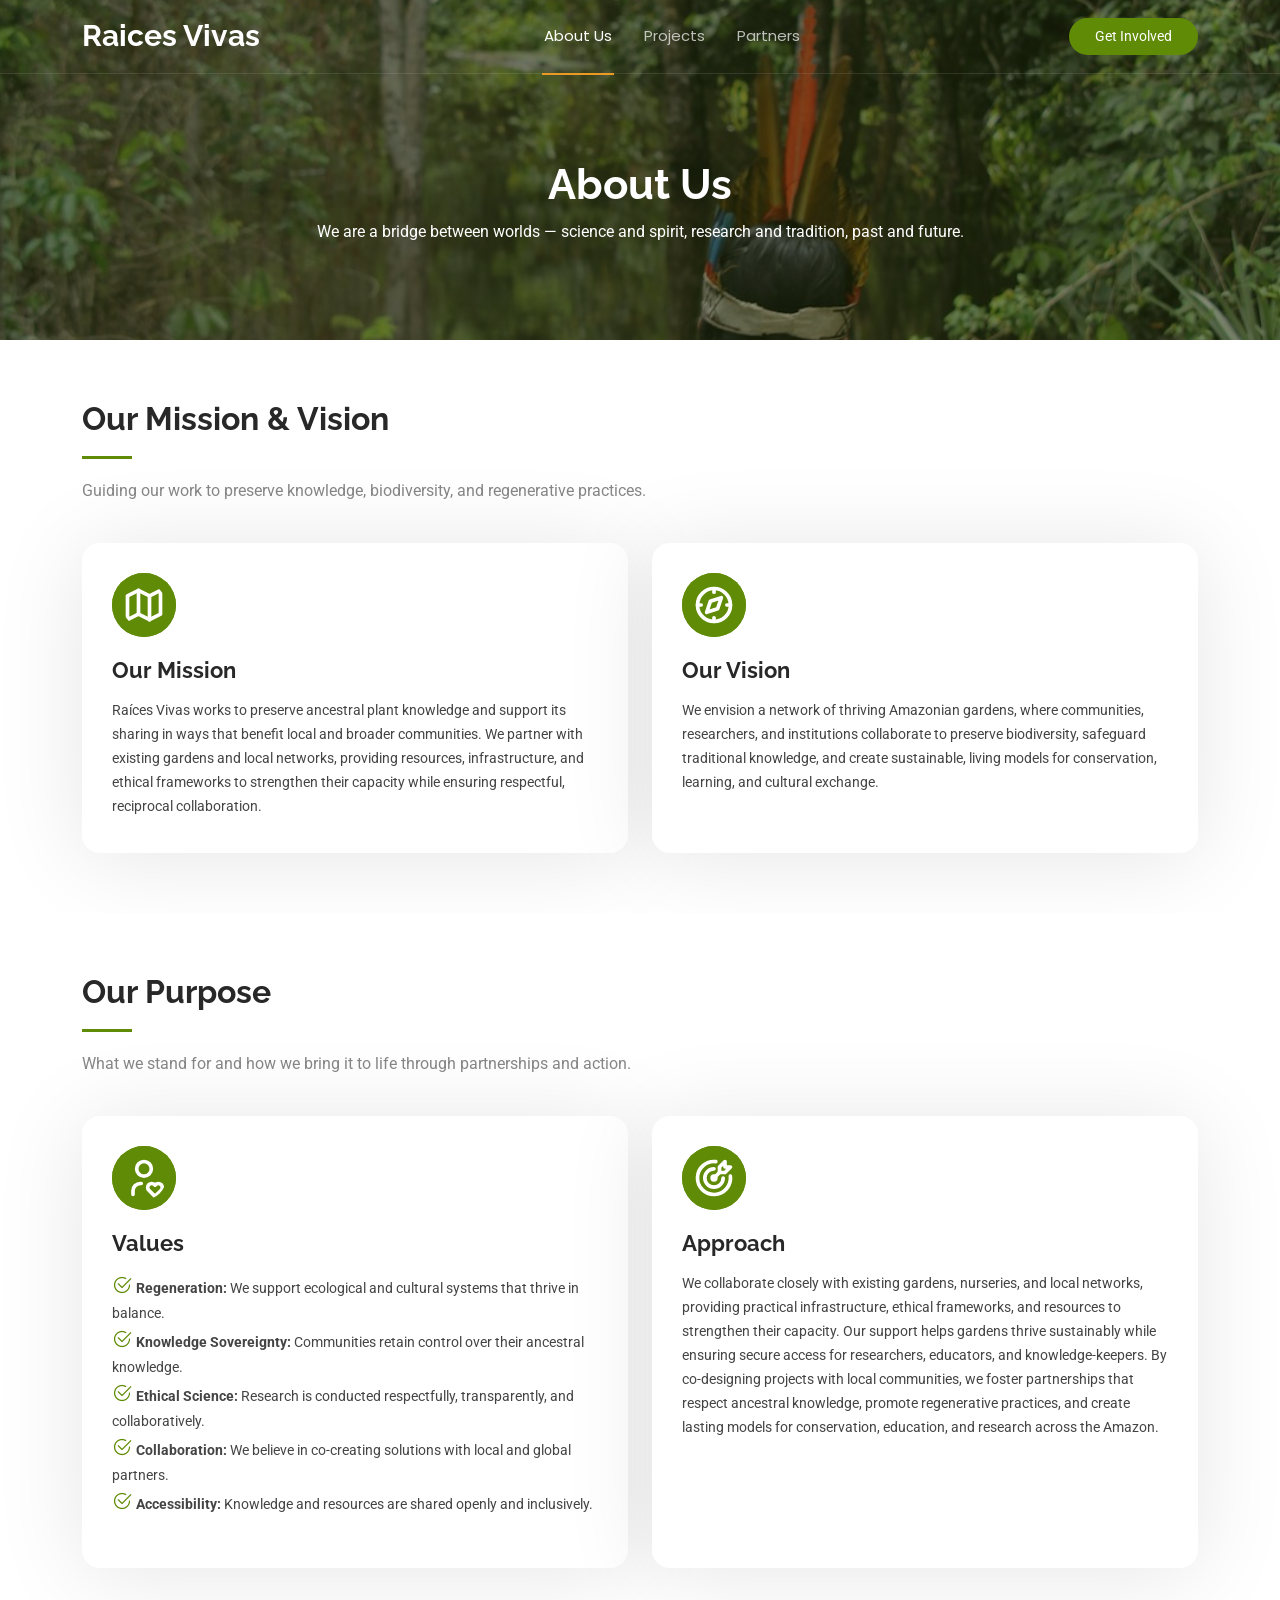
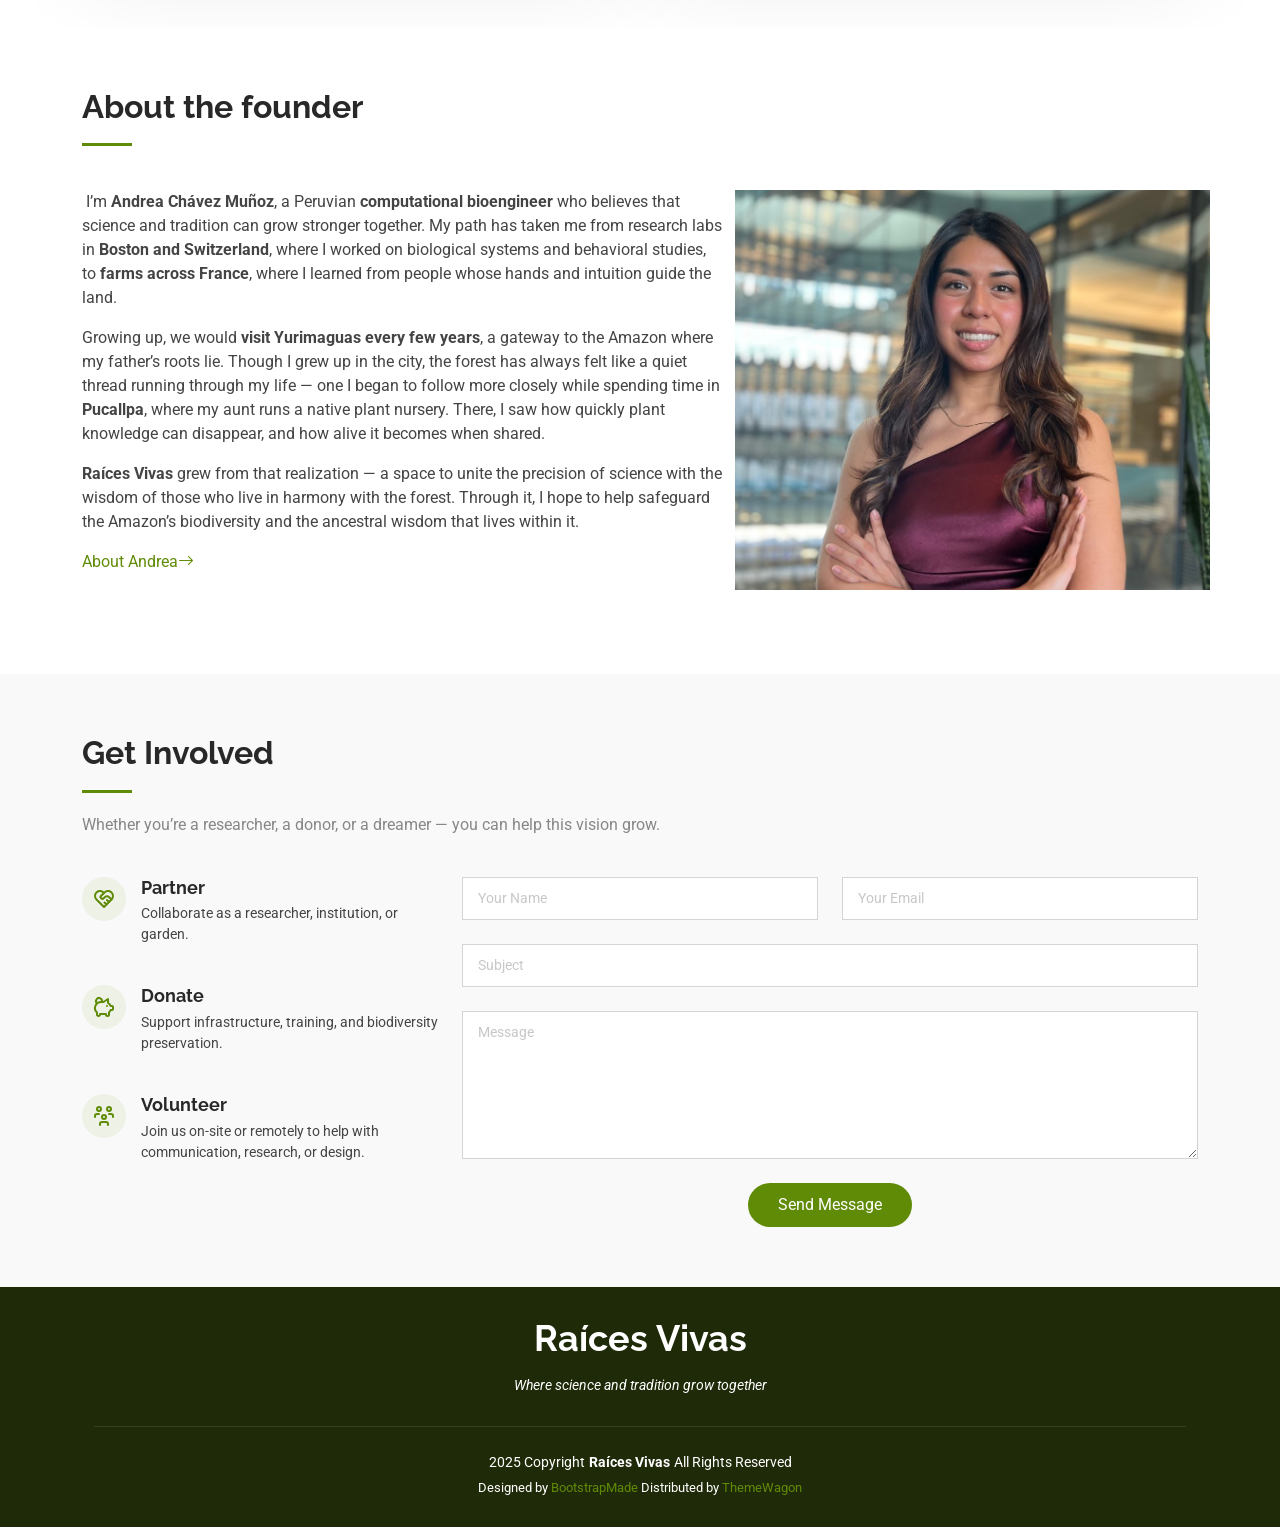
==== commit 70a008e5: "spelling mistake" ====
--- a/about.html
+++ b/about.html
@@ -4,7 +4,7 @@
 <head>
     <meta charset="utf-8">
     <meta name="viewport" content="width=device-width, initial-scale=1.0, shrink-to-fit=no">
-    <title>Starter Page - KnightOne Bootstrap Template</title>
+    <title>RaicesVivas</title>
     <link rel="stylesheet" href="assets/bootstrap/css/bootstrap.min.css">
     <link rel="stylesheet" href="https://fonts.googleapis.com/css2?family=Roboto:ital,wght@0,100;0,300;0,400;0,500;0,700;0,900;1,100;1,300;1,400;1,500;1,700;1,900&amp;family=Poppins:ital,wght@0,100;0,200;0,300;0,400;0,500;0,600;0,700;0,800;0,900;1,100;1,200;1,300;1,400;1,500;1,600;1,700;1,800;1,900&amp;family=Raleway:ital,wght@0,100;0,200;0,300;0,400;0,500;0,600;0,700;0,800;0,900;1,100;1,200;1,300;1,400;1,500;1,600;1,700;1,800;1,900&amp;display=swap">
     <link rel="stylesheet" href="assets/css/bootstrap-icons.css">
@@ -120,7 +120,7 @@
         </section>
         <section class="features section">
             <div class="container section-title" data-aos="fade-up" style="padding-bottom: initial;">
-                <h2>About the funder</h2>
+                <h2>About the founder</h2>
             </div>
             <div class="container">
                 <div class="row py-4">
--- a/assets/css/css/main.css
+++ b/assets/css/css/main.css
@@ -869,7 +869,7 @@
   justify-content: center;
 }
 
-.hero img, .hero iframe {
+.hero img, .hero iframe, .hero img, .hero video {
   position: absolute;
   inset: 0;
   display: block;
